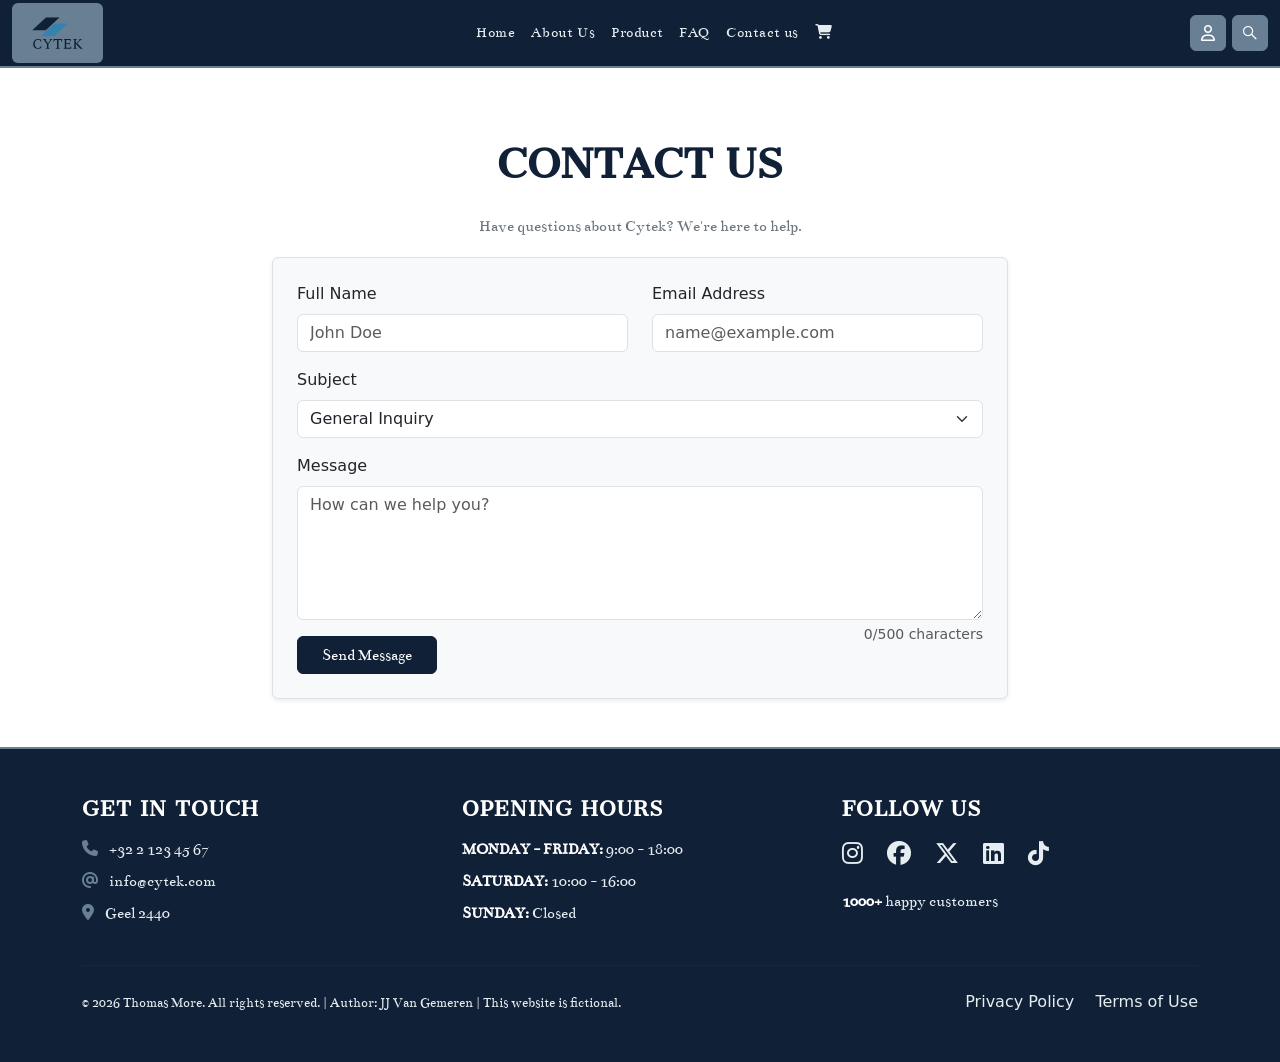
==== JjVanGemeren/student1page1.html @ 485c7afa "Copied from original repo." ====
<!DOCTYPE html>
<!-- Name: JJ Van Gemeren
    Class: 1ACS02
    R-number: r1074213
     -->
<html lang="en">
<head>
    <meta charset="UTF-8">
    <meta name="viewport"
          content="width=device-width, user-scalable=no, initial-scale=1.0, maximum-scale=1.0, minimum-scale=1.0">
    <meta http-equiv="X-UA-Compatible" content="ie=edge">
    <link rel="stylesheet" href="../common/css/main.css">
    <link rel="stylesheet" href="../common/css/bootstrap.min.css">
    <link rel="stylesheet" href="css/student1.css">
    <link rel="icon" href="../images/logo-svg.svg" type="image/svg">
    <title>Contact Us</title>
    <meta name="author" content="JJ Van Gemeren" />
</head>
<body>
<header>
    <nav class="navbar navbar-expand-lg main-navbar">
        <div class="container-fluid navbar-container">
            <a class="navbar-brand navbar-logo" href="../index.html">
                <img src="../images/logo-transparent-svg.svg" alt="Cytek logo" width="90" height="72">
            </a>
            <button class="navbar-toggler navbar-toggler-btn" type="button" data-bs-toggle="collapse" data-bs-target="#navbarNavAltMarkup" aria-controls="navbarNavAltMarkup" aria-expanded="false" aria-label="Toggle navigation">
                <span class="navbar-toggler-icon"></span>
            </button>
            <div class="collapse navbar-collapse navbar-menu" id="navbarNavAltMarkup">
                <div class="navbar-nav mx-auto">
                    <a class="nav-link"  href="../index.html">Home</a>
                    <a class="nav-link " href="../Melissaange2003/AboutUs.html">About Us</a>
                    <a class="nav-link" href="../student2/student2page1.html">Product</a>
                    <a class="nav-link" href="./student1page2.html">FAQ</a>
                    <a class="nav-link" href="./student1page1.html">Contact us</a>
                    <a class="nav-link" href="../student2/cart.html"><i class="fa-solid fa-cart-shopping"></i></a>
                </div>
                <div class="navbar-action">

                    <a href="../student2/login.html" class="btn btn-primary nav-btn nav-login">
                        <i class="fa-regular fa-user"></i>
                    </a>

                    <!-- Button trigger modal -->
                    <button type="button" class="btn btn-primary nav-btn nav-search-btn" data-bs-toggle="modal" data-bs-target="#search-modal">
                        <i class="fa-brands fa-sistrix"></i>
                    </button>


                </div>

            </div>
        </div>

    </nav>
</header>

<!-- Modal -->
<div class="modal fade" id="search-modal" tabindex="-1" aria-labelledby="exampleModalLabel" aria-hidden="true">
    <div class="modal-dialog">
        <div class="modal-content">

            <div class="modal-body">
                <form class="d-flex" role="search">
                    <input class="form-control me-2" type="search" placeholder="Search" aria-label="Search"/>
                    <button class="btn btn-outline-success" type="submit">Search</button>
                </form>

            </div>

        </div>
    </div>
</div>

<main class="container my-5">
    <div class="row justify-content-center">
        <div class="col-md-8">
            <h1 class="my-4 text-center display-4 fw-bold">Contact Us</h1>
            <p>Have questions about Cytek? We're here to help.</p>

            <div id="contactStatusMessage"></div>
            <form action="#" method="post" class="shadow-sm p-4 border rounded bg-light" id="contactForm">
                <div class="row mb-3">
                    <div class="col-md-6">
                        <label for="name" class="form-label">Full Name</label>
                        <input type="text" class="form-control" id="name" placeholder="John Doe" required>
                    </div>
                    <div class="col-md-6">
                        <label for="email" class="form-label">Email Address</label>
                        <input type="email" class="form-control" id="email" placeholder="name@example.com" required>
                    </div>
                </div>

                <div class="mb-3">
                    <label for="subject" class="form-label">Subject</label>
                    <select class="form-select" id="subject">
                        <option selected>General Inquiry</option>
                        <option value="1">Product Support</option>
                        <option value="2">Billing</option>
                        <option value="3">Partnership</option>
                    </select>
                </div>

                <div class="mb-3">
                    <label for="message" class="form-label">Message</label>
                    <textarea class="form-control" id="message" rows="5" placeholder="How can we help you?" required></textarea>
                </div>

                <button type="submit" class="btn btn-dark px-4">Send Message</button>
            </form>
        </div>
    </div>
</main>

<footer class="py-5 mt-5">
    <div class="container">
        <div class="row gy-4">
            <div class="col-lg-4 col-md-6">
                <h5 class="fw-bold mb-3">GET IN TOUCH</h5>
                <ul class="list-unstyled text-secondary">
                    <li class="mb-2"><i class="fa-solid fa-phone"></i> +32 2 123 45 67</li>
                    <li class="mb-2"><i class="fa-solid fa-at"></i> <a href="mailto:info@cytek.com" class="text-secondary text-decoration-none">info@cytek.com</a></li>
                    <li class="mb-2"><i class="fa-solid fa-location-dot"></i> Geel 2440</li>
                </ul>
            </div>
            <div class="col-lg-4 col-md-6">
                <h5 class="fw-bold mb-3">OPENING HOURS</h5>
                <ul class="list-unstyled text-secondary">
                    <li class="mb-2"><span class="fw-semibold">MONDAY - FRIDAY:</span> 9:00 - 18:00</li>
                    <li class="mb-2"><span class="fw-semibold">SATURDAY:</span> 10:00 - 16:00</li>
                    <li class="mb-2"><span class="fw-semibold">SUNDAY:</span> Closed</li>
                </ul>
            </div>
            <div class="col-lg-4 col-md-6">
                <h5 class="fw-bold mb-3">FOLLOW US</h5>
                <ul class="list-unstyled d-flex gap-3">
                    <li><a href="#" class="text-secondary fs-4"><i class="fa-brands fa-instagram"></i></a></li>
                    <li><a href="#" class="text-secondary fs-4"><i class="fa-brands fa-facebook"></i></a></li>
                    <li><a href="#" class="text-secondary fs-4"><i class="fa-brands fa-x-twitter"></i></a></li>
                    <li><a href="#" class="text-secondary fs-4"><i class="fa-brands fa-linkedin"></i></a></li>
                    <li><a href="#" class="text-secondary fs-4"><i class="fa-brands fa-tiktok"></i></a></li>
                </ul>
                <p class="text-secondary mt-3"><span class="fw-bold text-dark">1000+</span> happy customers</p>
            </div>
        </div>
        <hr class="my-4">
        <div class="row align-items-center justify-content-center">
            <div class="col-md-6 text-center text-md-start">
                <small class="text-secondary">© 2026 <a href="https://www.thomasmore.be/">Thomas More</a>. All rights reserved. | Author: JJ Van Gemeren | This website is fictional.</small>
            </div>
            <div class="col-md-6 text-center text-md-end">
                <a href="#" class="text-secondary text-decoration-none me-3">Privacy Policy</a>
                <a href="#" class="text-secondary text-decoration-none">Terms of Use</a>
            </div>
        </div>
    </div>
</footer>
<script src="../common/js/bootstrap.bundle.min.js"></script>
<script src="js/student1.js"></script>

</body>
</html>
---- common/css/main.css ----
@import url('https://fonts.googleapis.com/css2?family=Bentham&family=Cantata+One&display=swap');
@import url('https://fonts.googleapis.com/css2?family=Bentham&family=Cantata+One&family=Cinzel:wght@400..900&display=swap');
@import url('https://cdnjs.cloudflare.com/ajax/libs/font-awesome/6.5.0/css/all.min.css');
@import "bootstrap.min.css";
@import "global_vars.css";
/* Import student CSS files here */
@import "../../Melissaange2003/AboutUs.css";
@import "../../student2/css/student2.css";
@import "../../student2/css/index_style.css";
---- JjVanGemeren/css/student1.css ----
@import "../../common/css/global_vars.css";


.accordion-button:not(.collapsed) {
    color: #3682ae;
    background-color: var(--tertiary-color);
    border-color: var(--secondary-color);
}

.accordion-button:focus {
    box-shadow: none;
    border-color: var(--secondary-color);
}

.btn-primary {
    color: #3682ae;
    background-color: var(--tertiary-color);
    border-color: var(--secondary-color);
    --bs-btn-active-color: #3682ae;
    --bs-btn-active-bg: var(--tertiary-color);
    --bs-btn-active-border-color: var(--secondary-color);
}

.btn-primary:hover {
    color: #e6edf1;
    background-color: #3682ae;
    border-color: #102036;
}

.form-control:focus,
.form-select:focus {
    color: #3682ae;
    border-color: #3682ae;
    outline: 0;
    box-shadow: 0 0 0 0.1rem #3682ae;
}

h1 {
    color: var(--secondary-color);
}
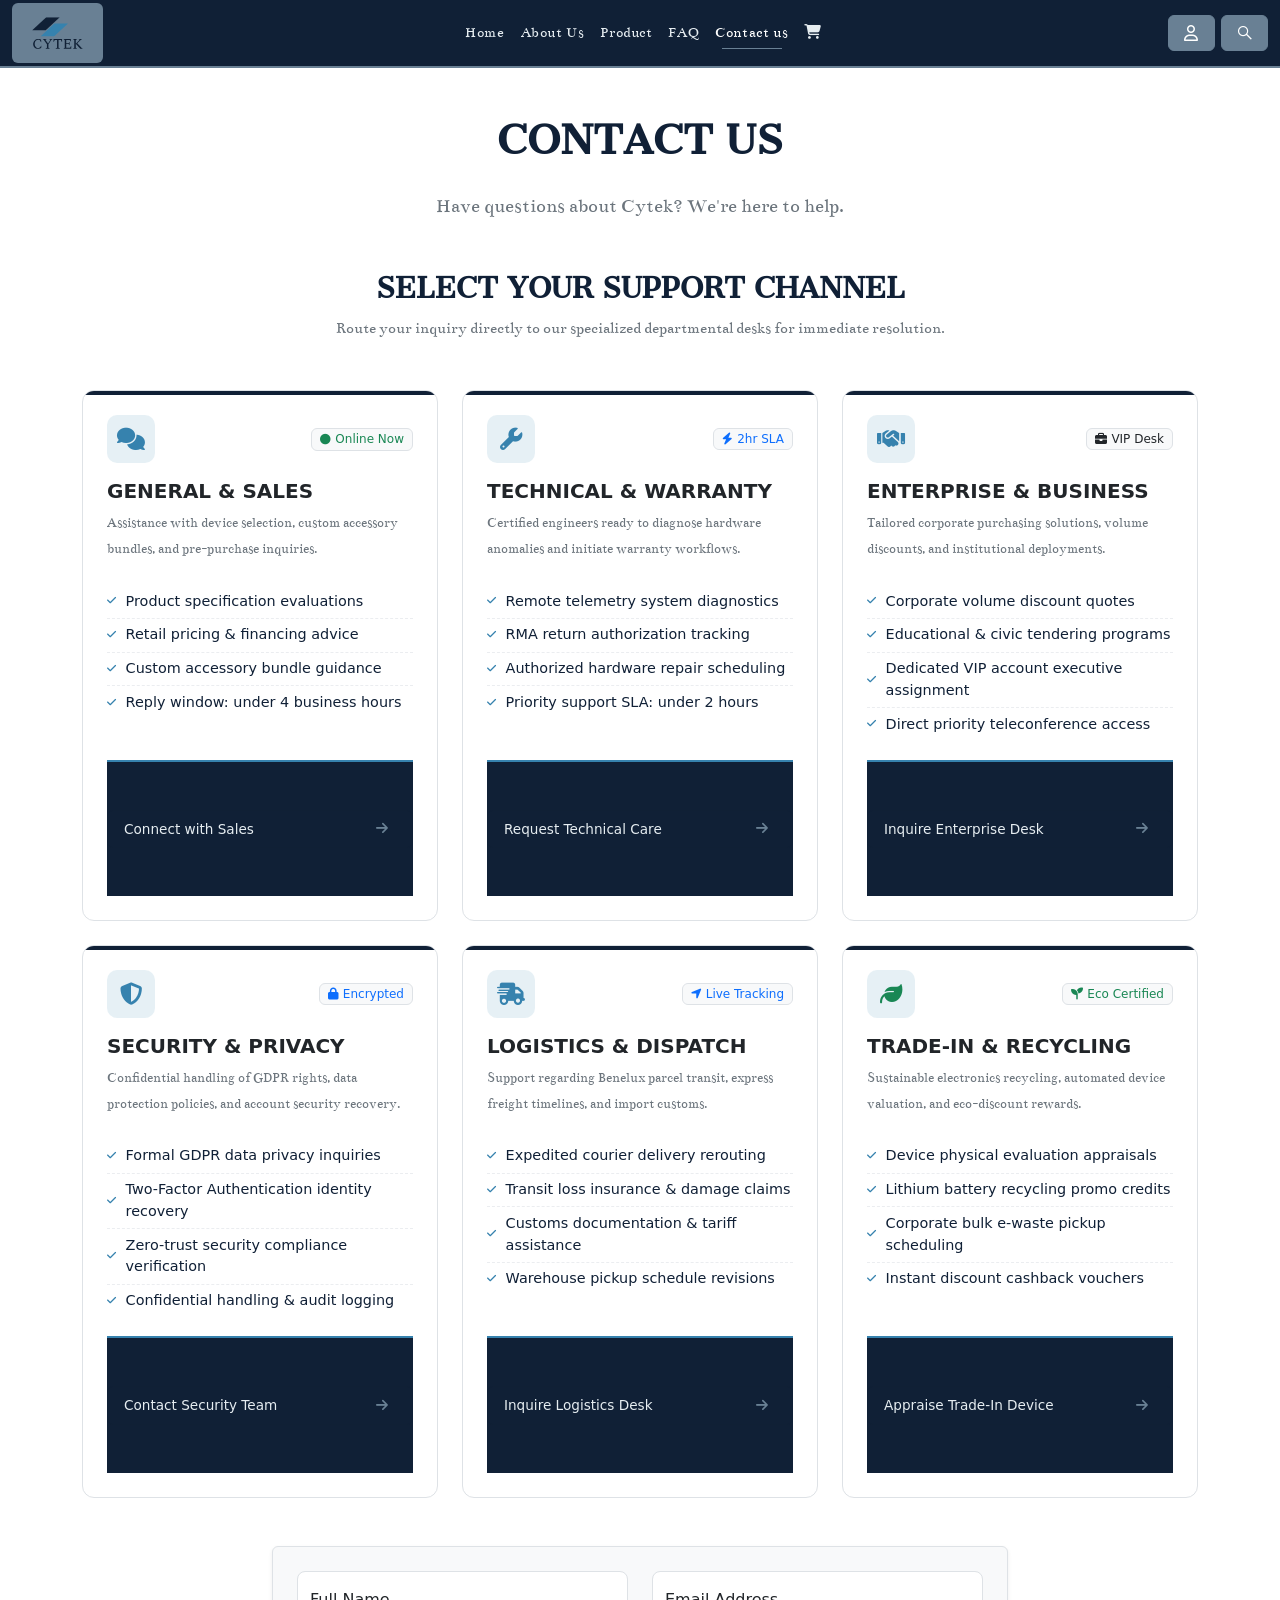
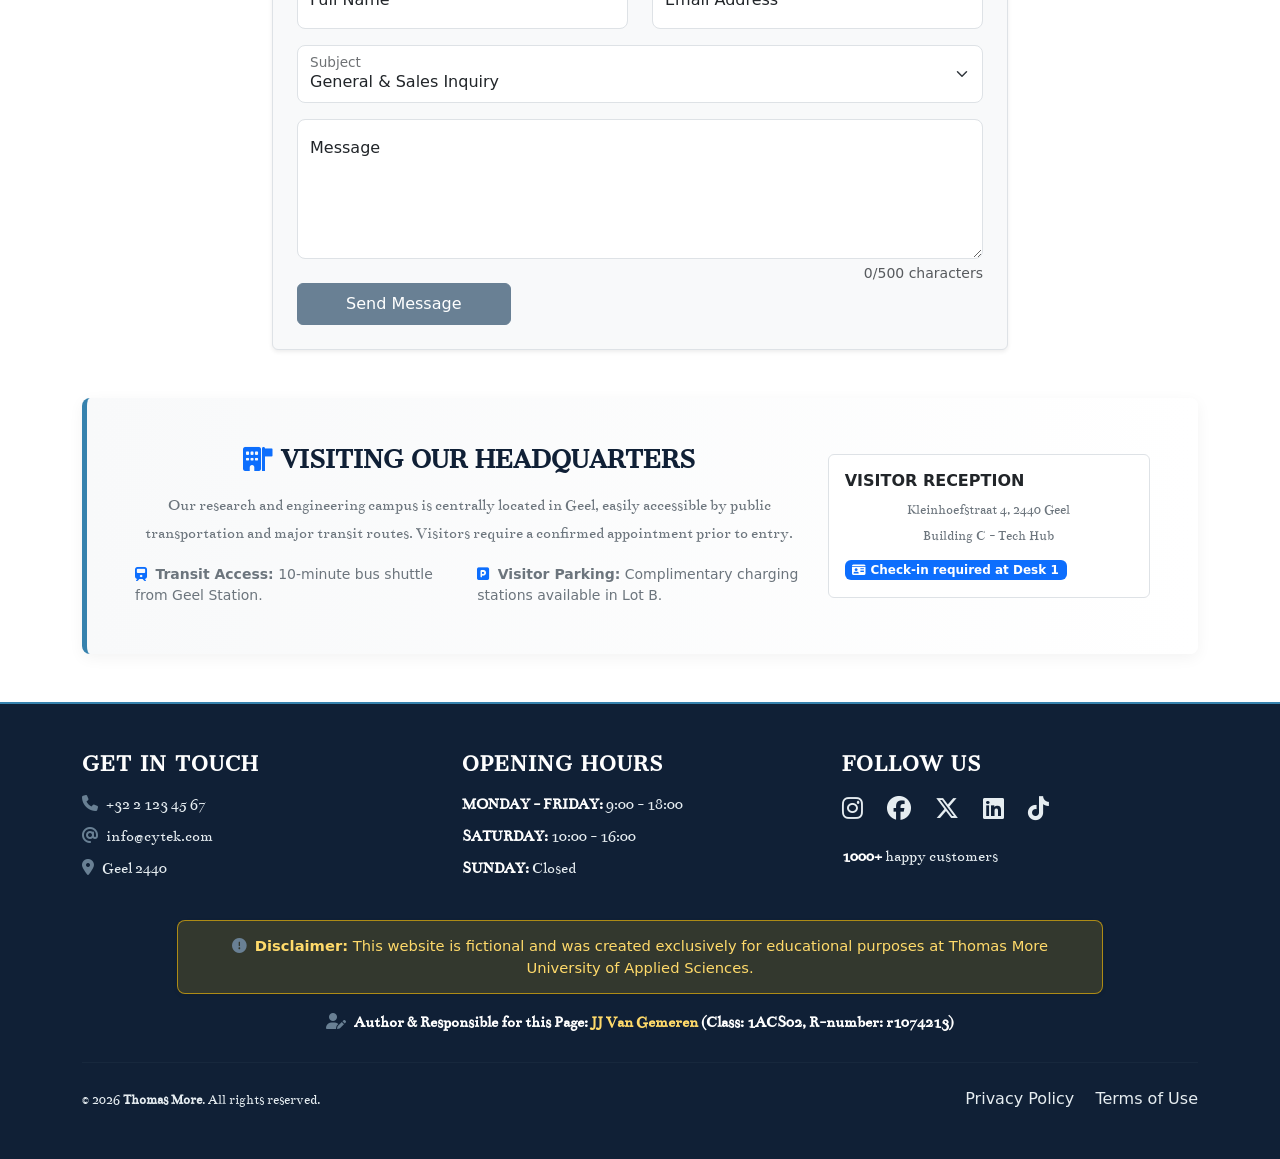
==== commit ef6d1e21: "Update 1" ====
--- a/JjVanGemeren/student1page1.html
+++ b/JjVanGemeren/student1page1.html
@@ -29,11 +29,11 @@
             </button>
             <div class="collapse navbar-collapse navbar-menu" id="navbarNavAltMarkup">
                 <div class="navbar-nav mx-auto">
-                    <a class="nav-link"  href="../index.html">Home</a>
-                    <a class="nav-link " href="../Melissaange2003/AboutUs.html">About Us</a>
+                    <a class="nav-link" href="../index.html">Home</a>
+                    <a class="nav-link" href="../Melissaange2003/AboutUs.html">About Us</a>
                     <a class="nav-link" href="../student2/student2page1.html">Product</a>
                     <a class="nav-link" href="./student1page2.html">FAQ</a>
-                    <a class="nav-link" href="./student1page1.html">Contact us</a>
+                    <a class="nav-link active" aria-current="page" href="./student1page1.html">Contact us</a>
                     <a class="nav-link" href="../student2/cart.html"><i class="fa-solid fa-cart-shopping"></i></a>
                 </div>
                 <div class="navbar-action">
@@ -74,57 +74,251 @@
 </div>
 
 <main class="container my-5">
-    <div class="row justify-content-center">
-        <div class="col-md-8">
-            <h1 class="my-4 text-center display-4 fw-bold">Contact Us</h1>
-            <p>Have questions about Cytek? We're here to help.</p>
-
-            <div id="contactStatusMessage"></div>
-            <form action="#" method="post" class="shadow-sm p-4 border rounded bg-light" id="contactForm">
-                <div class="row mb-3">
-                    <div class="col-md-6">
-                        <label for="name" class="form-label">Full Name</label>
-                        <input type="text" class="form-control" id="name" placeholder="John Doe" required>
+    <section class="contact-section">
+        <header class="text-center mb-5">
+            <h1 class="my-4 display-4 fw-bold">Contact Us</h1>
+            <p class="lead text-secondary">Have questions about Cytek? We're here to help.</p>
+        </header>
+
+        <!-- Content Enrichment: Dedicated Support Channels Overview -->
+        <section class="my-5" aria-label="Support Channels">
+            <header class="text-center mb-5">
+                <h2 class="h3 fw-bold mb-2">Select Your Support Channel</h2>
+                <p class="text-secondary mb-0">Route your inquiry directly to our specialized departmental desks for immediate resolution.</p>
+            </header>
+            <div class="row g-4 mb-5">
+                <!-- Channel 1: General & Sales -->
+                <div class="col-12 col-md-6 col-lg-4">
+                    <article class="category-card-premium">
+                        <header class="d-flex align-items-center justify-content-between mb-3">
+                            <div class="content-feature-icon mb-0"><i class="fa-solid fa-comments"></i></div>
+                            <span class="badge bg-light text-success border fw-medium px-2 py-1"><i class="fa-solid fa-circle text-success me-1 small"></i>Online Now</span>
+                        </header>
+                        <h3 class="h5 fw-bold mb-2">General &amp; Sales</h3>
+                        <p class="text-secondary small mb-1">Assistance with device selection, custom accessory bundles, and pre-purchase inquiries.</p>
+                        <ul class="category-topic-list">
+                            <li><i class="fa-solid fa-check"></i>Product specification evaluations</li>
+                            <li><i class="fa-solid fa-check"></i>Retail pricing &amp; financing advice</li>
+                            <li><i class="fa-solid fa-check"></i>Custom accessory bundle guidance</li>
+                            <li><i class="fa-solid fa-check"></i>Reply window: under 4 business hours</li>
+                        </ul>
+                        <footer>
+                            <a href="#contactForm" class="btn-explore text-decoration-none w-100" data-dept="General &amp; Sales Inquiry" data-prompt="[Sales &amp; Device Selection Inquiry]: ">
+                                <span>Connect with Sales</span>
+                                <i class="fa-solid fa-arrow-right"></i>
+                            </a>
+                        </footer>
+                    </article>
+                </div>
+
+                <!-- Channel 2: Technical & Warranty -->
+                <div class="col-12 col-md-6 col-lg-4">
+                    <article class="category-card-premium">
+                        <header class="d-flex align-items-center justify-content-between mb-3">
+                            <div class="content-feature-icon mb-0"><i class="fa-solid fa-wrench"></i></div>
+                            <span class="badge bg-light text-primary border fw-medium px-2 py-1"><i class="fa-solid fa-bolt me-1 text-primary"></i>2hr SLA</span>
+                        </header>
+                        <h3 class="h5 fw-bold mb-2">Technical &amp; Warranty</h3>
+                        <p class="text-secondary small mb-1">Certified engineers ready to diagnose hardware anomalies and initiate warranty workflows.</p>
+                        <ul class="category-topic-list">
+                            <li><i class="fa-solid fa-check"></i>Remote telemetry system diagnostics</li>
+                            <li><i class="fa-solid fa-check"></i>RMA return authorization tracking</li>
+                            <li><i class="fa-solid fa-check"></i>Authorized hardware repair scheduling</li>
+                            <li><i class="fa-solid fa-check"></i>Priority support SLA: under 2 hours</li>
+                        </ul>
+                        <footer>
+                            <a href="#contactForm" class="btn-explore text-decoration-none w-100" data-dept="Technical &amp; Warranty Support" data-prompt="[Warranty &amp; Diagnostic Repair Request]: ">
+                                <span>Request Technical Care</span>
+                                <i class="fa-solid fa-arrow-right"></i>
+                            </a>
+                        </footer>
+                    </article>
+                </div>
+
+                <!-- Channel 3: Enterprise & Business -->
+                <div class="col-12 col-md-6 col-lg-4">
+                    <article class="category-card-premium">
+                        <header class="d-flex align-items-center justify-content-between mb-3">
+                            <div class="content-feature-icon mb-0"><i class="fa-solid fa-handshake"></i></div>
+                            <span class="badge bg-light text-dark border fw-medium px-2 py-1"><i class="fa-solid fa-briefcase me-1"></i>VIP Desk</span>
+                        </header>
+                        <h3 class="h5 fw-bold mb-2">Enterprise &amp; Business</h3>
+                        <p class="text-secondary small mb-1">Tailored corporate purchasing solutions, volume discounts, and institutional deployments.</p>
+                        <ul class="category-topic-list">
+                            <li><i class="fa-solid fa-check"></i>Corporate volume discount quotes</li>
+                            <li><i class="fa-solid fa-check"></i>Educational &amp; civic tendering programs</li>
+                            <li><i class="fa-solid fa-check"></i>Dedicated VIP account executive assignment</li>
+                            <li><i class="fa-solid fa-check"></i>Direct priority teleconference access</li>
+                        </ul>
+                        <footer>
+                            <a href="#contactForm" class="btn-explore text-decoration-none w-100" data-dept="Enterprise &amp; Bulk Procurement" data-prompt="[Enterprise Volume Discount &amp; VIP Inquiry]: ">
+                                <span>Inquire Enterprise Desk</span>
+                                <i class="fa-solid fa-arrow-right"></i>
+                            </a>
+                        </footer>
+                    </article>
+                </div>
+
+                <!-- Channel 4: Security & Privacy (GDPR) -->
+                <div class="col-12 col-md-6 col-lg-4">
+                    <article class="category-card-premium">
+                        <header class="d-flex align-items-center justify-content-between mb-3">
+                            <div class="content-feature-icon mb-0"><i class="fa-solid fa-shield-halved"></i></div>
+                            <span class="badge bg-light text-primary border fw-medium px-2 py-1"><i class="fa-solid fa-lock me-1"></i>Encrypted</span>
+                        </header>
+                        <h3 class="h5 fw-bold mb-2">Security &amp; Privacy</h3>
+                        <p class="text-secondary small mb-1">Confidential handling of GDPR rights, data protection policies, and account security recovery.</p>
+                        <ul class="category-topic-list">
+                            <li><i class="fa-solid fa-check"></i>Formal GDPR data privacy inquiries</li>
+                            <li><i class="fa-solid fa-check"></i>Two-Factor Authentication identity recovery</li>
+                            <li><i class="fa-solid fa-check"></i>Zero-trust security compliance verification</li>
+                            <li><i class="fa-solid fa-check"></i>Confidential handling &amp; audit logging</li>
+                        </ul>
+                        <footer>
+                            <a href="#contactForm" class="btn-explore text-decoration-none w-100" data-dept="Security &amp; GDPR Privacy" data-prompt="[Confidential Security &amp; GDPR Data Request]: ">
+                                <span>Contact Security Team</span>
+                                <i class="fa-solid fa-arrow-right"></i>
+                            </a>
+                        </footer>
+                    </article>
+                </div>
+
+                <!-- Channel 5: Logistics & Dispatch -->
+                <div class="col-12 col-md-6 col-lg-4">
+                    <article class="category-card-premium">
+                        <header class="d-flex align-items-center justify-content-between mb-3">
+                            <div class="content-feature-icon mb-0"><i class="fa-solid fa-truck-fast"></i></div>
+                            <span class="badge bg-light text-primary border fw-medium px-2 py-1"><i class="fa-solid fa-location-arrow me-1"></i>Live Tracking</span>
+                        </header>
+                        <h3 class="h5 fw-bold mb-2">Logistics &amp; Dispatch</h3>
+                        <p class="text-secondary small mb-1">Support regarding Benelux parcel transit, express freight timelines, and import customs.</p>
+                        <ul class="category-topic-list">
+                            <li><i class="fa-solid fa-check"></i>Expedited courier delivery rerouting</li>
+                            <li><i class="fa-solid fa-check"></i>Transit loss insurance &amp; damage claims</li>
+                            <li><i class="fa-solid fa-check"></i>Customs documentation &amp; tariff assistance</li>
+                            <li><i class="fa-solid fa-check"></i>Warehouse pickup schedule revisions</li>
+                        </ul>
+                        <footer>
+                            <a href="#contactForm" class="btn-explore text-decoration-none w-100" data-dept="Logistics &amp; Shipping Dispatch" data-prompt="[Shipping Reroute &amp; Express Dispatch Inquiry]: ">
+                                <span>Inquire Logistics Desk</span>
+                                <i class="fa-solid fa-arrow-right"></i>
+                            </a>
+                        </footer>
+                    </article>
+                </div>
+
+                <!-- Channel 6: Trade-In & Sustainability -->
+                <div class="col-12 col-md-6 col-lg-4">
+                    <article class="category-card-premium">
+                        <header class="d-flex align-items-center justify-content-between mb-3">
+                            <div class="content-feature-icon mb-0"><i class="fa-solid fa-leaf text-success"></i></div>
+                            <span class="badge bg-light text-success border fw-medium px-2 py-1"><i class="fa-solid fa-seedling text-success me-1"></i>Eco Certified</span>
+                        </header>
+                        <h3 class="h5 fw-bold mb-2">Trade-In &amp; Recycling</h3>
+                        <p class="text-secondary small mb-1">Sustainable electronics recycling, automated device valuation, and eco-discount rewards.</p>
+                        <ul class="category-topic-list">
+                            <li><i class="fa-solid fa-check"></i>Device physical evaluation appraisals</li>
+                            <li><i class="fa-solid fa-check"></i>Lithium battery recycling promo credits</li>
+                            <li><i class="fa-solid fa-check"></i>Corporate bulk e-waste pickup scheduling</li>
+                            <li><i class="fa-solid fa-check"></i>Instant discount cashback vouchers</li>
+                        </ul>
+                        <footer>
+                            <a href="#contactForm" class="btn-explore text-decoration-none w-100" data-dept="Trade-In &amp; Recycling Appraisal" data-prompt="[Electronic Trade-In &amp; E-Waste Recycling]: ">
+                                <span>Appraise Trade-In Device</span>
+                                <i class="fa-solid fa-arrow-right"></i>
+                            </a>
+                        </footer>
+                    </article>
+                </div>
+            </div>
+        </section>
+
+        <div class="row justify-content-center">
+            <div class="col-12 col-sm-11 col-md-9 col-lg-8">
+                <div id="contactStatusMessage"></div>
+                <article class="contact-form-card">
+                    <form action="#" method="post" class="shadow-sm p-4 border rounded bg-light" id="contactForm">
+                        <div class="row mb-3">
+                            <div class="col-12 col-sm-12 col-md-6 mb-3 mb-md-0">
+                                <div class="form-floating">
+                                    <input type="text" class="form-control" id="name" placeholder="John Doe" required>
+                                    <label for="name">Full Name</label>
+                                </div>
+                            </div>
+                            <div class="col-12 col-sm-12 col-md-6">
+                                <div class="form-floating">
+                                    <input type="email" class="form-control" id="email" placeholder="name@example.com" required>
+                                    <label for="email">Email Address</label>
+                                </div>
+                            </div>
+                        </div>
+
+                        <div class="mb-3">
+                            <div class="form-floating">
+                                <select class="form-select" id="subject" aria-label="Subject select">
+                                    <option selected value="General &amp; Sales Inquiry">General &amp; Sales Inquiry</option>
+                                    <option value="Technical &amp; Warranty Support">Technical &amp; Warranty Support</option>
+                                    <option value="Enterprise &amp; Bulk Procurement">Enterprise &amp; Bulk Procurement</option>
+                                    <option value="Security &amp; GDPR Privacy">Security &amp; GDPR Privacy</option>
+                                    <option value="Logistics &amp; Shipping Dispatch">Logistics &amp; Shipping Dispatch</option>
+                                    <option value="Trade-In &amp; Recycling Appraisal">Trade-In &amp; Recycling Appraisal</option>
+                                </select>
+                                <label for="subject">Subject</label>
+                            </div>
+                        </div>
+
+                        <div class="mb-3">
+                            <div class="form-floating">
+                                <textarea class="form-control" id="message" style="height: 140px" placeholder="How can we help you?" required></textarea>
+                                <label for="message">Message</label>
+                            </div>
+                        </div>
+
+                        <button type="submit" class="btn btn-primary px-5 py-2 mt-2">Send Message</button>
+                    </form>
+                </article>
+            </div>
+        </div>
+
+        <!-- Content Enrichment: Campus Location & Visiting Guide -->
+        <article class="info-guide-box my-5 p-4 p-md-5">
+            <div class="row align-items-center g-4">
+                <div class="col-12 col-md-7 col-lg-8">
+                    <h2 class="h4 fw-bold mb-3"><i class="fa-solid fa-building-flag me-2 text-primary"></i>Visiting Our Headquarters</h2>
+                    <p class="text-secondary mb-3">Our research and engineering campus is centrally located in Geel, easily accessible by public transportation and major transit routes. Visitors require a confirmed appointment prior to entry.</p>
+                    <div class="row g-3 text-secondary small">
+                        <div class="col-12 col-sm-6">
+                            <i class="fa-solid fa-train text-primary me-1"></i> <strong>Transit Access:</strong> 10-minute bus shuttle from Geel Station.
+                        </div>
+                        <div class="col-12 col-sm-6">
+                            <i class="fa-solid fa-square-parking text-primary me-1"></i> <strong>Visitor Parking:</strong> Complimentary charging stations available in Lot B.
+                        </div>
                     </div>
-                    <div class="col-md-6">
-                        <label for="email" class="form-label">Email Address</label>
-                        <input type="email" class="form-control" id="email" placeholder="name@example.com" required>
+                </div>
+                <div class="col-12 col-md-5 col-lg-4 text-md-end">
+                    <div class="p-3 bg-white rounded border text-start">
+                        <h3 class="h6 fw-bold mb-2">Visitor Reception</h3>
+                        <p class="small text-secondary mb-2">Kleinhoefstraat 4, 2440 Geel<br>Building C - Tech Hub</p>
+                        <span class="badge bg-primary text-white"><i class="fa-solid fa-id-card me-1"></i>Check-in required at Desk 1</span>
                     </div>
                 </div>
-
-                <div class="mb-3">
-                    <label for="subject" class="form-label">Subject</label>
-                    <select class="form-select" id="subject">
-                        <option selected>General Inquiry</option>
-                        <option value="1">Product Support</option>
-                        <option value="2">Billing</option>
-                        <option value="3">Partnership</option>
-                    </select>
-                </div>
-
-                <div class="mb-3">
-                    <label for="message" class="form-label">Message</label>
-                    <textarea class="form-control" id="message" rows="5" placeholder="How can we help you?" required></textarea>
-                </div>
-
-                <button type="submit" class="btn btn-dark px-4">Send Message</button>
-            </form>
-        </div>
-    </div>
+            </div>
+        </article>
+    </section>
 </main>
 
 <footer class="py-5 mt-5">
     <div class="container">
-        <div class="row gy-4">
-            <div class="col-lg-4 col-md-6">
+        <section class="row gy-4 mb-4">
+            <div class="col-12 col-md-6 col-lg-4">
                 <h5 class="fw-bold mb-3">GET IN TOUCH</h5>
                 <ul class="list-unstyled text-secondary">
-                    <li class="mb-2"><i class="fa-solid fa-phone"></i> +32 2 123 45 67</li>
-                    <li class="mb-2"><i class="fa-solid fa-at"></i> <a href="mailto:info@cytek.com" class="text-secondary text-decoration-none">info@cytek.com</a></li>
-                    <li class="mb-2"><i class="fa-solid fa-location-dot"></i> Geel 2440</li>
+                    <li class="mb-2"><i class="fa-solid fa-phone me-2"></i>+32 2 123 45 67</li>
+                    <li class="mb-2"><i class="fa-solid fa-at me-2"></i><a href="mailto:info@cytek.com" class="text-secondary text-decoration-none">info@cytek.com</a></li>
+                    <li class="mb-2"><i class="fa-solid fa-location-dot me-2"></i>Geel 2440</li>
                 </ul>
             </div>
-            <div class="col-lg-4 col-md-6">
+            <div class="col-12 col-md-6 col-lg-4">
                 <h5 class="fw-bold mb-3">OPENING HOURS</h5>
                 <ul class="list-unstyled text-secondary">
                     <li class="mb-2"><span class="fw-semibold">MONDAY - FRIDAY:</span> 9:00 - 18:00</li>
@@ -132,25 +326,38 @@
                     <li class="mb-2"><span class="fw-semibold">SUNDAY:</span> Closed</li>
                 </ul>
             </div>
-            <div class="col-lg-4 col-md-6">
+            <div class="col-12 col-md-6 col-lg-4">
                 <h5 class="fw-bold mb-3">FOLLOW US</h5>
                 <ul class="list-unstyled d-flex gap-3">
-                    <li><a href="#" class="text-secondary fs-4"><i class="fa-brands fa-instagram"></i></a></li>
-                    <li><a href="#" class="text-secondary fs-4"><i class="fa-brands fa-facebook"></i></a></li>
-                    <li><a href="#" class="text-secondary fs-4"><i class="fa-brands fa-x-twitter"></i></a></li>
-                    <li><a href="#" class="text-secondary fs-4"><i class="fa-brands fa-linkedin"></i></a></li>
-                    <li><a href="#" class="text-secondary fs-4"><i class="fa-brands fa-tiktok"></i></a></li>
+                    <li><a href="https://www.instagram.com/" target="_blank" rel="noopener noreferrer" class="text-secondary fs-4"><i class="fa-brands fa-instagram"></i></a></li>
+                    <li><a href="https://www.facebook.com/" target="_blank" rel="noopener noreferrer" class="text-secondary fs-4"><i class="fa-brands fa-facebook"></i></a></li>
+                    <li><a href="https://x.com/" target="_blank" rel="noopener noreferrer" class="text-secondary fs-4"><i class="fa-brands fa-x-twitter"></i></a></li>
+                    <li><a href="https://www.linkedin.com/" target="_blank" rel="noopener noreferrer" class="text-secondary fs-4"><i class="fa-brands fa-linkedin"></i></a></li>
+                    <li><a href="https://www.tiktok.com/" target="_blank" rel="noopener noreferrer" class="text-secondary fs-4"><i class="fa-brands fa-tiktok"></i></a></li>
                 </ul>
                 <p class="text-secondary mt-3"><span class="fw-bold text-dark">1000+</span> happy customers</p>
             </div>
-        </div>
+        </section>
+
+        <!-- Retake Requirement: Fictional Website Disclaimer & Author Credit -->
+        <section class="row justify-content-center my-4">
+            <div class="col-12 col-md-10 text-center">
+                <div class="fictional-disclaimer shadow-sm mb-3">
+                    <i class="fa-solid fa-circle-exclamation me-2"></i><strong>Disclaimer:</strong> This website is fictional and was created exclusively for educational purposes at Thomas More University of Applied Sciences.
+                </div>
+                <p class="author-credit mb-1">
+                    <i class="fa-solid fa-user-pen me-2"></i>Author &amp; Responsible for this Page: <span class="text-dark">JJ Van Gemeren</span> (Class: 1ACS02, R-number: r1074213)
+                </p>
+            </div>
+        </section>
+
         <hr class="my-4">
-        <div class="row align-items-center justify-content-center">
-            <div class="col-md-6 text-center text-md-start">
-                <small class="text-secondary">© 2026 <a href="https://www.thomasmore.be/">Thomas More</a>. All rights reserved. | Author: JJ Van Gemeren | This website is fictional.</small>
-            </div>
-            <div class="col-md-6 text-center text-md-end">
-                <a href="#" class="text-secondary text-decoration-none me-3">Privacy Policy</a>
+        <div class="row align-items-center justify-content-between">
+            <div class="col-12 col-md-6 text-center text-md-start mb-2 mb-md-0">
+                <small class="text-secondary">© 2026 <a href="https://www.thomasmore.be" target="_blank" rel="noopener noreferrer" class="text-secondary text-decoration-none fw-bold">Thomas More</a>. All rights reserved.</small>
+            </div>
+            <div class="col-12 col-md-6 text-center text-md-end">
+                <a href="../Melissaange2003/PrivacyPolicy.html" class="text-secondary text-decoration-none me-3">Privacy Policy</a>
                 <a href="#" class="text-secondary text-decoration-none">Terms of Use</a>
             </div>
         </div>
--- a/JjVanGemeren/css/student1.css
+++ b/JjVanGemeren/css/student1.css
@@ -1,10 +1,38 @@
 @import "../../common/css/global_vars.css";
 
+/* --- Navigation Bar & Link Color Fixes (Retake Visual Fix) --- */
+.main-navbar .navbar-nav .nav-link.active,
+.main-navbar .navbar-nav .nav-link:hover,
+.main-navbar .navbar-nav .nav-link:focus,
+.navbar-nav .nav-link.active {
+    color: #ffffff !important;
+    font-weight: 600;
+}
+
+/* --- Custom Bootstrap Component 1: FAQ Accordion --- */
+.accordion-item {
+    border: 1px solid var(--border-color, #dee2e6);
+    border-radius: 8px !important;
+    overflow: hidden;
+    transition: box-shadow 0.3s ease, border-color 0.3s ease;
+}
+
+.accordion-item:hover {
+    box-shadow: 0 4px 12px rgba(16, 32, 54, 0.08);
+    border-color: #3682ae;
+}
+
+.accordion-button {
+    padding: 1.2rem 1.5rem;
+    transition: background-color 0.25s ease, color 0.25s ease;
+    color: var(--secondary-color);
+}
 
 .accordion-button:not(.collapsed) {
     color: #3682ae;
     background-color: var(--tertiary-color);
-    border-color: var(--secondary-color);
+    border-bottom: 1px solid rgba(54, 130, 174, 0.2);
+    font-weight: 600;
 }
 
 .accordion-button:focus {
@@ -12,19 +40,12 @@
     border-color: var(--secondary-color);
 }
 
-.btn-primary {
-    color: #3682ae;
-    background-color: var(--tertiary-color);
-    border-color: var(--secondary-color);
-    --bs-btn-active-color: #3682ae;
-    --bs-btn-active-bg: var(--tertiary-color);
-    --bs-btn-active-border-color: var(--secondary-color);
-}
-
-.btn-primary:hover {
-    color: #e6edf1;
-    background-color: #3682ae;
-    border-color: #102036;
+/* --- Custom Bootstrap Component 2: Form Controls & Floating Labels --- */
+.form-floating > .form-control,
+.form-floating > .form-select {
+    border-radius: 8px;
+    border: 1.5px solid #dee2e6;
+    transition: all 0.3s ease;
 }
 
 .form-control:focus,
@@ -32,10 +53,233 @@
     color: #3682ae;
     border-color: #3682ae;
     outline: 0;
-    box-shadow: 0 0 0 0.1rem #3682ae;
-}
-
+    box-shadow: 0 0 0 0.2rem rgba(54, 130, 174, 0.2);
+    background-color: var(--white, #ffffff);
+}
+
+.form-floating > .form-control:focus ~ label,
+.form-floating > .form-control:not(:placeholder-shown) ~ label {
+    color: #3682ae;
+    font-weight: 500;
+}
+
+/* --- Custom Buttons --- */
+.btn-primary {
+    color: var(--white);
+    background-color: var(--secondary-color);
+    border-color: var(--secondary-color);
+    border-radius: 6px;
+    font-weight: 500;
+    padding: 0.6rem 1.4rem;
+    transition: all 0.3s cubic-bezier(0.16, 1, 0.3, 1);
+}
+
+.btn-primary:hover,
+.btn-primary:focus,
+.btn-primary:active {
+    color: var(--white) !important;
+    background-color: #3682ae !important;
+    border-color: #3682ae !important;
+    box-shadow: 0 4px 10px rgba(54, 130, 174, 0.3);
+}
+
+.btn-dark {
+    border-radius: 6px;
+    font-weight: 500;
+    transition: transform 0.2s ease, box-shadow 0.2s ease;
+}
+
+.btn-dark:hover {
+    transform: translateY(-2px);
+    box-shadow: 0 6px 15px rgba(0, 0, 0, 0.15);
+}
+
+/* --- Support Cards & Info Boxes --- */
+.support-info-card {
+    background: linear-gradient(135deg, var(--tertiary-color, #e6edf1) 0%, #ffffff 100%);
+    border-left: 5px solid #3682ae;
+    border-radius: 8px;
+    box-shadow: 0 2px 10px rgba(0, 0, 0, 0.04);
+}
+
+.support-badge {
+    background-color: var(--secondary-color, #102036);
+    color: #ffffff;
+    font-size: 0.8rem;
+    padding: 0.4em 0.8em;
+    border-radius: 20px;
+}
+
+/* --- Headings --- */
 h1 {
     color: var(--secondary-color);
 }
 
+/* --- New Content Enrichment Styles (Cards & Guides) --- */
+.content-feature-card {
+    background: #ffffff;
+    border: 1px solid var(--border-color, #dee2e6);
+    border-radius: 10px;
+    padding: 1.5rem;
+    height: 100%;
+    transition: transform 0.25s ease, box-shadow 0.25s ease;
+}
+
+.content-feature-card:hover {
+    transform: translateY(-5px);
+    box-shadow: 0 10px 22px rgba(16, 32, 54, 0.1);
+    border-color: #3682ae;
+}
+
+.content-feature-icon {
+    width: 48px;
+    height: 48px;
+    border-radius: 10px;
+    background-color: rgba(54, 130, 174, 0.12);
+    color: #3682ae;
+    display: flex;
+    align-items: center;
+    justify-content: center;
+    font-size: 1.4rem;
+    margin-bottom: 1.2rem;
+}
+
+/* --- Knowledge Base Category Card Enhancements --- */
+.category-card-premium {
+    background: #ffffff;
+    border: 1px solid var(--border-color, #dee2e6);
+    border-radius: 12px;
+    padding: 1.5rem;
+    height: 100%;
+    display: flex;
+    flex-direction: column;
+    transition: transform 0.3s cubic-bezier(0.16, 1, 0.3, 1), box-shadow 0.3s cubic-bezier(0.16, 1, 0.3, 1), border-color 0.3s ease;
+    position: relative;
+    overflow: hidden;
+}
+
+.category-card-premium::before {
+    content: '';
+    position: absolute;
+    top: 0;
+    left: 0;
+    right: 0;
+    height: 4px;
+    background: var(--secondary-color, #102036);
+    transition: background 0.3s ease;
+}
+
+.category-card-premium:hover {
+    transform: translateY(-6px);
+    box-shadow: 0 14px 28px rgba(16, 32, 54, 0.12);
+    border-color: #3682ae;
+}
+
+.category-card-premium:hover::before {
+    background: #3682ae;
+}
+
+.category-topic-list {
+    margin: 1.2rem 0;
+    padding: 0;
+    list-style: none;
+    flex-grow: 1;
+}
+
+.category-topic-list li {
+    padding: 0.35rem 0;
+    font-size: 0.9rem;
+    color: var(--secondary-color, #102036);
+    display: flex;
+    align-items: center;
+    border-bottom: 1px dashed rgba(222, 226, 230, 0.6);
+}
+
+.category-topic-list li:last-child {
+    border-bottom: none;
+}
+
+.category-topic-list li i {
+    font-size: 0.65rem;
+    margin-right: 0.6rem;
+    color: #3682ae;
+}
+
+.btn-explore {
+    color: var(--secondary-color, #102036);
+    border: 1px solid rgba(16, 32, 54, 0.2);
+    background: transparent;
+    border-radius: 6px;
+    font-weight: 500;
+    font-size: 0.85rem;
+    padding: 0.5rem 1rem;
+    transition: all 0.25s ease;
+    display: flex;
+    align-items: center;
+    justify-content: space-between;
+}
+
+.btn-explore i {
+    transition: transform 0.25s ease;
+}
+
+.btn-explore:hover {
+    background: #3682ae;
+    border-color: #3682ae;
+    color: #ffffff !important;
+}
+
+.btn-explore:hover i {
+    transform: translateX(4px);
+    color: #ffffff !important;
+}
+
+.info-guide-box {
+    background: linear-gradient(to right, #f8f9fa, #ffffff);
+    border-left: 5px solid #3682ae;
+    border-radius: 8px;
+    box-shadow: 0 4px 15px rgba(0, 0, 0, 0.05);
+}
+
+.step-circle {
+    width: 32px;
+    height: 32px;
+    border-radius: 50%;
+    background-color: var(--secondary-color, #102036);
+    color: #ffffff;
+    font-weight: bold;
+    display: inline-flex;
+    align-items: center;
+    justify-content: center;
+    margin-right: 0.75rem;
+}
+
+/* --- Footer Override for Contrast Visibility --- */
+footer {
+    background-color: var(--secondary-color, #102036) !important;
+    color: var(--tertiary-color, #e6edf1) !important;
+    border-top: 2px solid #3682ae !important;
+}
+
+/* --- Retake Requirement: Prominent Fictional Disclaimer & Author Attribution --- */
+.fictional-disclaimer {
+    background-color: rgba(255, 193, 7, 0.15) !important;
+    border: 1px solid rgba(255, 193, 7, 0.6) !important;
+    color: #ffda6a !important;
+    padding: 0.85rem 1.4rem;
+    border-radius: 8px;
+    font-size: 0.92rem;
+    font-weight: 500;
+}
+
+.author-credit {
+    font-weight: 600;
+    font-size: 1rem;
+    color: #ffffff !important;
+}
+
+.author-credit span {
+    color: #ffda6a !important;
+}
+
+
